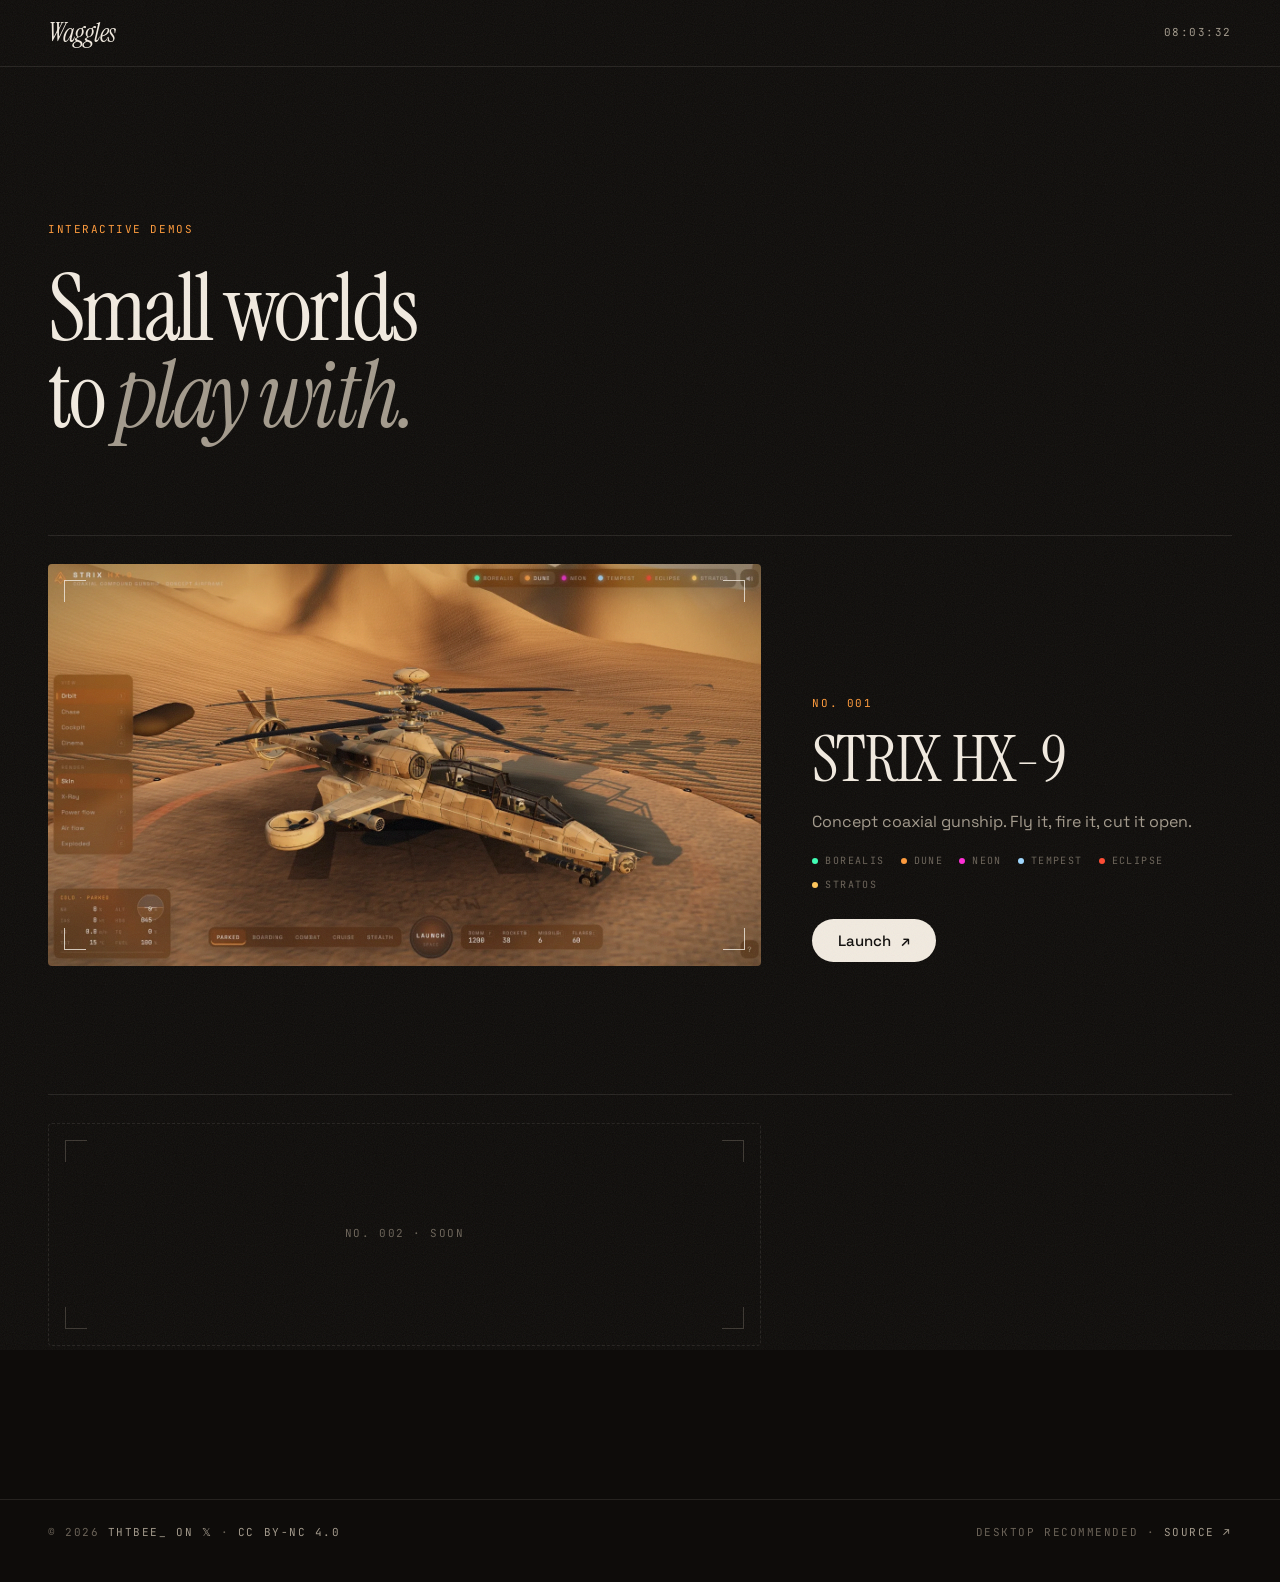
==== index.html @ 42a5eac1 "Add Waggles gallery and STRIX HX-9 demo" ====
<!doctype html>
<html lang="en">
<head>
<meta charset="utf-8">
<meta name="viewport" content="width=device-width,initial-scale=1">
<title>Waggles</title>
<meta name="description" content="Interactive browser demos by thtbee_.">
<meta name="theme-color" content="#0e0c0a">
<meta property="og:title" content="Waggles">
<meta property="og:description" content="Interactive browser demos by thtbee_.">
<meta property="og:type" content="website">
<meta property="og:url" content="https://thtbee.github.io/waggles/">
<meta property="og:image" content="https://thtbee.github.io/waggles/assets/previews/strix-hx9-og.jpg">
<meta name="twitter:card" content="summary_large_image">
<link rel="icon" href="assets/favicon.svg" type="image/svg+xml">
<link rel="preconnect" href="https://fonts.googleapis.com">
<link rel="preconnect" href="https://fonts.gstatic.com" crossorigin>
<link href="https://fonts.googleapis.com/css2?family=Instrument+Serif:ital@0;1&family=JetBrains+Mono:wght@400;500&family=Space+Grotesk:wght@400;500&display=swap" rel="stylesheet">
<link rel="stylesheet" href="assets/site.css">
</head>
<body>
<div class="grain" aria-hidden="true"></div>

<header class="bar">
  <a class="mark" href="./">Waggles</a>
  <span class="mono" id="clock" aria-hidden="true">--:--:--</span>
</header>

<main>
  <section class="hero">
    <p class="eyebrow mono">Interactive demos</p>
    <h1>Small worlds<br>to <em>play with.</em></h1>
  </section>

  <ol class="exhibits">
    <li class="exhibit" style="--accent:#ff9a3a">
      <a class="frame" href="strix-hx9/" aria-label="Launch STRIX HX-9">
        <img src="assets/previews/strix-hx9.webp" width="1600" height="900" alt="The STRIX HX-9 gunship parked on a desert landing pad at golden hour, with the demo's control panels around it.">
        <span class="corner tl"></span><span class="corner tr"></span><span class="corner bl"></span><span class="corner br"></span>
      </a>

      <div class="caption">
        <div class="num mono">No. 001</div>
        <h2>STRIX HX-9</h2>
        <p>Concept coaxial gunship. Fly it, fire it, cut it open.</p>
        <ul class="envs mono" aria-label="Environments">
          <li style="--c:#3dffb5">Borealis</li>
          <li style="--c:#ff9a3a">Dune</li>
          <li style="--c:#ff2bd6">Neon</li>
          <li style="--c:#9fd8ff">Tempest</li>
          <li style="--c:#ff4a32">Eclipse</li>
          <li style="--c:#ffc65a">Stratos</li>
        </ul>
        <a class="launch" href="strix-hx9/">Launch <span aria-hidden="true">↗</span></a>
      </div>
    </li>

    <li class="exhibit pending" aria-label="Next demo, in progress">
      <div class="frame empty">
        <span class="corner tl"></span><span class="corner tr"></span><span class="corner bl"></span><span class="corner br"></span>
        <span class="mono">No. 002 · Soon</span>
      </div>
    </li>
  </ol>
</main>

<footer class="foot mono">
  <span>© 2026 <a href="https://x.com/thtbee_">thtbee_ on 𝕏</a> · <a href="https://github.com/thtbee/waggles/blob/main/LICENSE">CC BY-NC 4.0</a></span>
  <span>Desktop recommended · <a href="https://github.com/thtbee/waggles">Source ↗</a></span>
</footer>

<script>
  const clock = document.getElementById('clock');
  const tick = () => { clock.textContent = new Date().toLocaleTimeString('en-GB', { hour12: false }); };
  tick(); setInterval(tick, 1000);

  if (matchMedia('(hover: hover) and (prefers-reduced-motion: no-preference)').matches) {
    document.querySelectorAll('.frame img').forEach((img) => {
      const frame = img.parentElement;
      frame.addEventListener('pointermove', (e) => {
        const r = frame.getBoundingClientRect();
        const x = (e.clientX - r.left) / r.width - 0.5, y = (e.clientY - r.top) / r.height - 0.5;
        img.style.transform = `scale(1.06) translate(${x * -2}%, ${y * -2}%)`;
      });
      frame.addEventListener('pointerleave', () => { img.style.transform = ''; });
    });
  }
</script>
</body>
</html>
---- assets/site.css ----
:root {
  color-scheme: dark;
  --bg: #0e0c0a;
  --ink: #f2ebe0;
  --dim: #a39a8c;
  --faint: #6b6358;
  --line: rgba(242, 235, 224, .1);
  --accent: #ff9a3a;
  --serif: 'Instrument Serif', Georgia, serif;
  --sans: 'Space Grotesk', system-ui, sans-serif;
  --mono: 'JetBrains Mono', ui-monospace, monospace;
  --gutter: clamp(16px, 4vw, 48px);
}

* { box-sizing: border-box; margin: 0; padding: 0; }

body {
  min-height: 100vh;
  background: var(--bg);
  color: var(--ink);
  font: 400 16px/1.6 var(--sans);
  -webkit-font-smoothing: antialiased;
}

a { color: inherit; text-decoration: none; }
ol, ul { list-style: none; }
.mono { font-family: var(--mono); font-size: 11px; letter-spacing: .14em; text-transform: uppercase; }

/* film grain over everything */
.grain {
  position: fixed; inset: -50%; z-index: 10; pointer-events: none; opacity: .07;
  background-image: url("data:image/svg+xml,%3Csvg xmlns='http://www.w3.org/2000/svg' width='200' height='200'%3E%3Cfilter id='n'%3E%3CfeTurbulence type='fractalNoise' baseFrequency='.9' numOctaves='3' stitchTiles='stitch'/%3E%3C/filter%3E%3Crect width='100%25' height='100%25' filter='url(%23n)'/%3E%3C/svg%3E");
  animation: grain 1s steps(6) infinite;
}
@keyframes grain {
  0% { transform: translate(0, 0); } 20% { transform: translate(-3%, 2%); } 40% { transform: translate(2%, -3%); }
  60% { transform: translate(-2%, -1%); } 80% { transform: translate(3%, 3%); } 100% { transform: translate(0, 0); }
}

/* top bar */
.bar {
  display: flex; align-items: center; justify-content: space-between; gap: 16px;
  padding: 20px var(--gutter); border-bottom: 1px solid var(--line); color: var(--dim);
}
.mark { font: italic 400 26px/1 var(--serif); color: var(--ink); letter-spacing: -.01em; }
#clock { font-variant-numeric: tabular-nums; }

/* hero */
.hero { padding: clamp(64px, 12vw, 160px) var(--gutter) clamp(48px, 8vw, 96px); max-width: 1400px; margin: 0 auto; }
.eyebrow { color: var(--accent); margin-bottom: 28px; }
.hero h1 {
  font: 400 clamp(44px, 7.2vw, 116px)/.94 var(--serif);
  letter-spacing: -.035em;
}
.hero h1 em { color: var(--dim); }

/* exhibits */
.exhibits { max-width: 1400px; margin: 0 auto; padding: 0 var(--gutter); display: grid; gap: clamp(64px, 10vw, 128px); }

.exhibit {
  display: grid; grid-template-columns: minmax(0, 1.7fr) minmax(260px, 1fr); gap: clamp(24px, 4vw, 56px);
  align-items: end; padding-top: 28px; border-top: 1px solid var(--line);
}

.frame {
  position: relative; display: block; aspect-ratio: 16 / 9; overflow: hidden;
  background: #17130f; border-radius: 4px;
}
.frame img {
  width: 100%; height: 100%; object-fit: cover; display: block;
  transform: scale(1.02); transition: transform .9s cubic-bezier(.2, .7, .2, 1), filter .6s;
  filter: saturate(.92) brightness(.92);
}
.frame:hover img, .frame:focus-visible img { filter: saturate(1.05) brightness(1); }
.frame:focus-visible { outline: 2px solid var(--accent); outline-offset: 4px; }

/* viewfinder corners */
.corner { position: absolute; width: 22px; height: 22px; border: 0 solid var(--ink); opacity: .8; transition: inset .5s cubic-bezier(.2, .7, .2, 1), border-color .4s; z-index: 1; }
.tl { top: 16px; left: 16px; border-top-width: 1.5px; border-left-width: 1.5px; }
.tr { top: 16px; right: 16px; border-top-width: 1.5px; border-right-width: 1.5px; }
.bl { bottom: 16px; left: 16px; border-bottom-width: 1.5px; border-left-width: 1.5px; }
.br { bottom: 16px; right: 16px; border-bottom-width: 1.5px; border-right-width: 1.5px; }
a.frame:hover .corner { border-color: var(--accent); }
a.frame:hover .tl { top: 28px; left: 28px; } a.frame:hover .tr { top: 28px; right: 28px; }
a.frame:hover .bl { bottom: 28px; left: 28px; } a.frame:hover .br { bottom: 28px; right: 28px; }


/* caption */
.caption { display: flex; flex-direction: column; gap: 18px; padding-bottom: 4px; }
.num { color: var(--accent); }
.caption h2 { font: 400 clamp(44px, 5vw, 72px)/.95 var(--serif); letter-spacing: -.02em; }
.caption p { color: var(--dim); }
.envs { display: flex; flex-wrap: wrap; gap: 8px 16px; color: var(--faint); font-size: 10px; }
.envs li { display: flex; align-items: center; gap: 7px; }
.envs li::before { content: ''; width: 6px; height: 6px; border-radius: 50%; background: var(--c); }

.launch {
  align-self: flex-start; margin-top: 8px;
  display: inline-flex; align-items: center; gap: 10px;
  padding: 14px 26px; border-radius: 999px;
  background: var(--ink); color: var(--bg);
  font: 500 15px/1 var(--sans);
  transition: background .25s, transform .25s;
}
.launch:hover { background: var(--accent); transform: translateY(-1px); }
.launch:focus-visible { outline: 2px solid var(--accent); outline-offset: 3px; }
.launch span { transition: transform .25s; }
.launch:hover span { transform: translate(2px, -2px); }

/* placeholder for the next demo */
.pending { grid-template-columns: minmax(0, 1.7fr) minmax(260px, 1fr); }
.frame.empty {
  display: grid; place-items: center; color: var(--faint); background: transparent;
  border: 1px dashed var(--line); aspect-ratio: 16 / 5;
}
.frame.empty .corner { border-color: var(--faint); opacity: .5; }

/* footer */
.foot {
  max-width: 1400px; margin: clamp(80px, 12vw, 160px) auto 0; padding: 24px var(--gutter) 40px;
  display: flex; flex-wrap: wrap; justify-content: space-between; gap: 12px;
  color: var(--faint); border-top: 1px solid var(--line);
}
.foot a { color: var(--dim); }
.foot a:hover { color: var(--accent); }

@media (max-width: 860px) {
  .exhibit, .pending { grid-template-columns: 1fr; }
  .corner { width: 16px; height: 16px; }
  .tl, .tr { top: 10px; } .bl, .br { bottom: 10px; }
  .tl, .bl { left: 10px; } .tr, .br { right: 10px; }
}

@media (prefers-reduced-motion: reduce) {
  .grain { animation: none; }
  * { transition: none !important; }
}
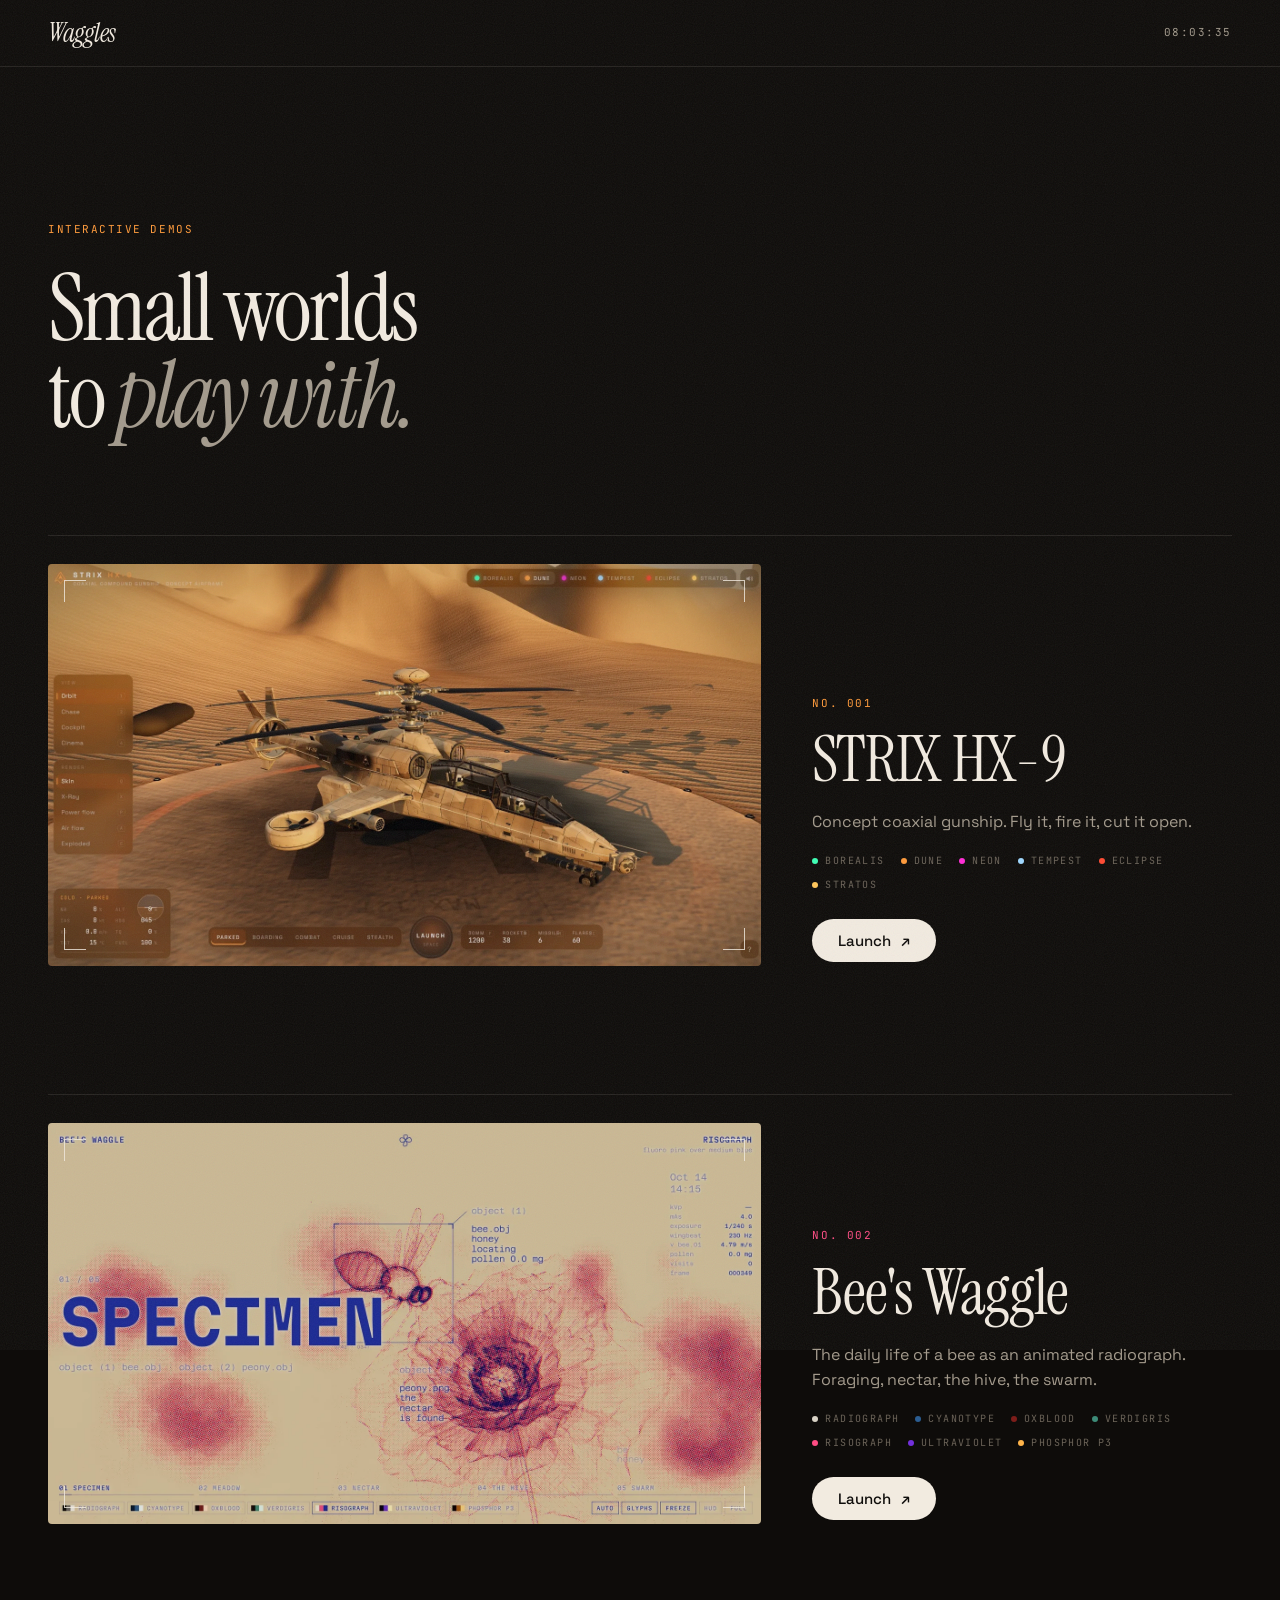
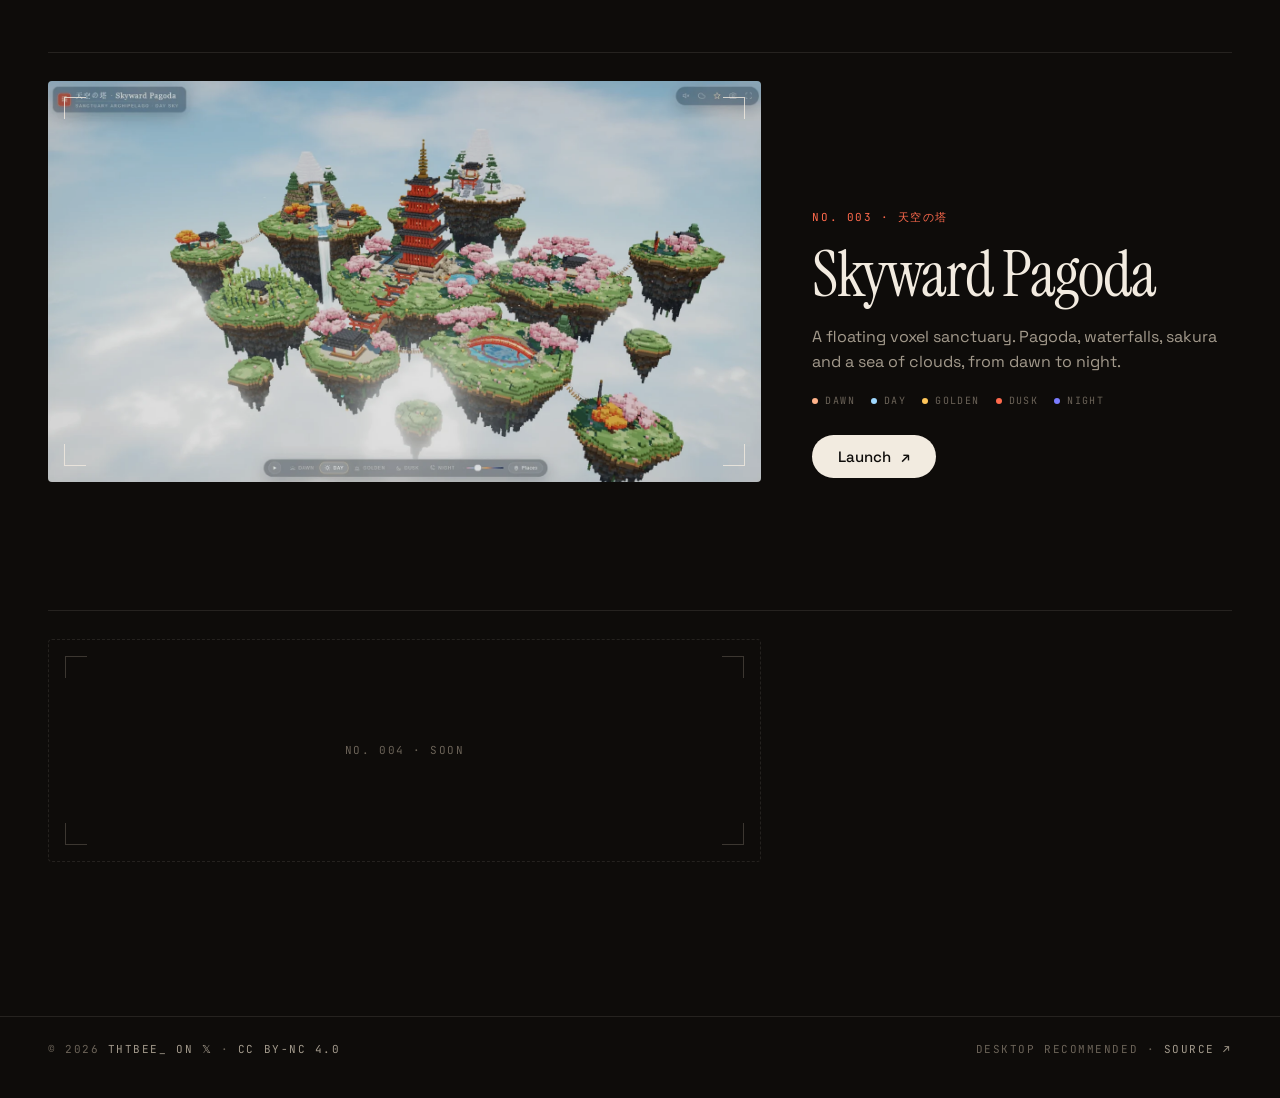
==== commit 7ad9ed98: "Add Bee's Waggle and Skyward Pagoda" ====
--- a/index.html
+++ b/index.html
@@ -55,10 +55,54 @@
       </div>
     </li>
 
+    <li class="exhibit" style="--accent:#ff4d84">
+      <a class="frame" href="bees-waggle/" aria-label="Launch Bee's Waggle">
+        <img src="assets/previews/bees-waggle.webp" width="1600" height="900" alt="A bee on a peony rendered as a pink and blue risograph print, under the title SPECIMEN.">
+        <span class="corner tl"></span><span class="corner tr"></span><span class="corner bl"></span><span class="corner br"></span>
+      </a>
+
+      <div class="caption">
+        <div class="num mono">No. 002</div>
+        <h2>Bee's Waggle</h2>
+        <p>The daily life of a bee as an animated radiograph. Foraging, nectar, the hive, the swarm.</p>
+        <ul class="envs mono" aria-label="Film stocks">
+          <li style="--c:#d8d2c6">Radiograph</li>
+          <li style="--c:#2b5d92">Cyanotype</li>
+          <li style="--c:#7d1d1a">Oxblood</li>
+          <li style="--c:#3d8b78">Verdigris</li>
+          <li style="--c:#ff4d84">Risograph</li>
+          <li style="--c:#7330dc">Ultraviolet</li>
+          <li style="--c:#ffb44a">Phosphor P3</li>
+        </ul>
+        <a class="launch" href="bees-waggle/">Launch <span aria-hidden="true">↗</span></a>
+      </div>
+    </li>
+
+    <li class="exhibit" style="--accent:#ff6a4d">
+      <a class="frame" href="skyward-pagoda/" aria-label="Launch Skyward Pagoda">
+        <img src="assets/previews/skyward-pagoda.webp" width="1600" height="900" alt="A voxel pagoda on a floating island above a sea of clouds.">
+        <span class="corner tl"></span><span class="corner tr"></span><span class="corner bl"></span><span class="corner br"></span>
+      </a>
+
+      <div class="caption">
+        <div class="num mono">No. 003 · 天空の塔</div>
+        <h2>Skyward Pagoda</h2>
+        <p>A floating voxel sanctuary. Pagoda, waterfalls, sakura and a sea of clouds, from dawn to night.</p>
+        <ul class="envs mono" aria-label="Times of day">
+          <li style="--c:#ffb38a">Dawn</li>
+          <li style="--c:#9fd8ff">Day</li>
+          <li style="--c:#ffc65a">Golden</li>
+          <li style="--c:#ff6a4d">Dusk</li>
+          <li style="--c:#7a7cff">Night</li>
+        </ul>
+        <a class="launch" href="skyward-pagoda/">Launch <span aria-hidden="true">↗</span></a>
+      </div>
+    </li>
+
     <li class="exhibit pending" aria-label="Next demo, in progress">
       <div class="frame empty">
         <span class="corner tl"></span><span class="corner tr"></span><span class="corner bl"></span><span class="corner br"></span>
-        <span class="mono">No. 002 · Soon</span>
+        <span class="mono">No. 004 · Soon</span>
       </div>
     </li>
   </ol>
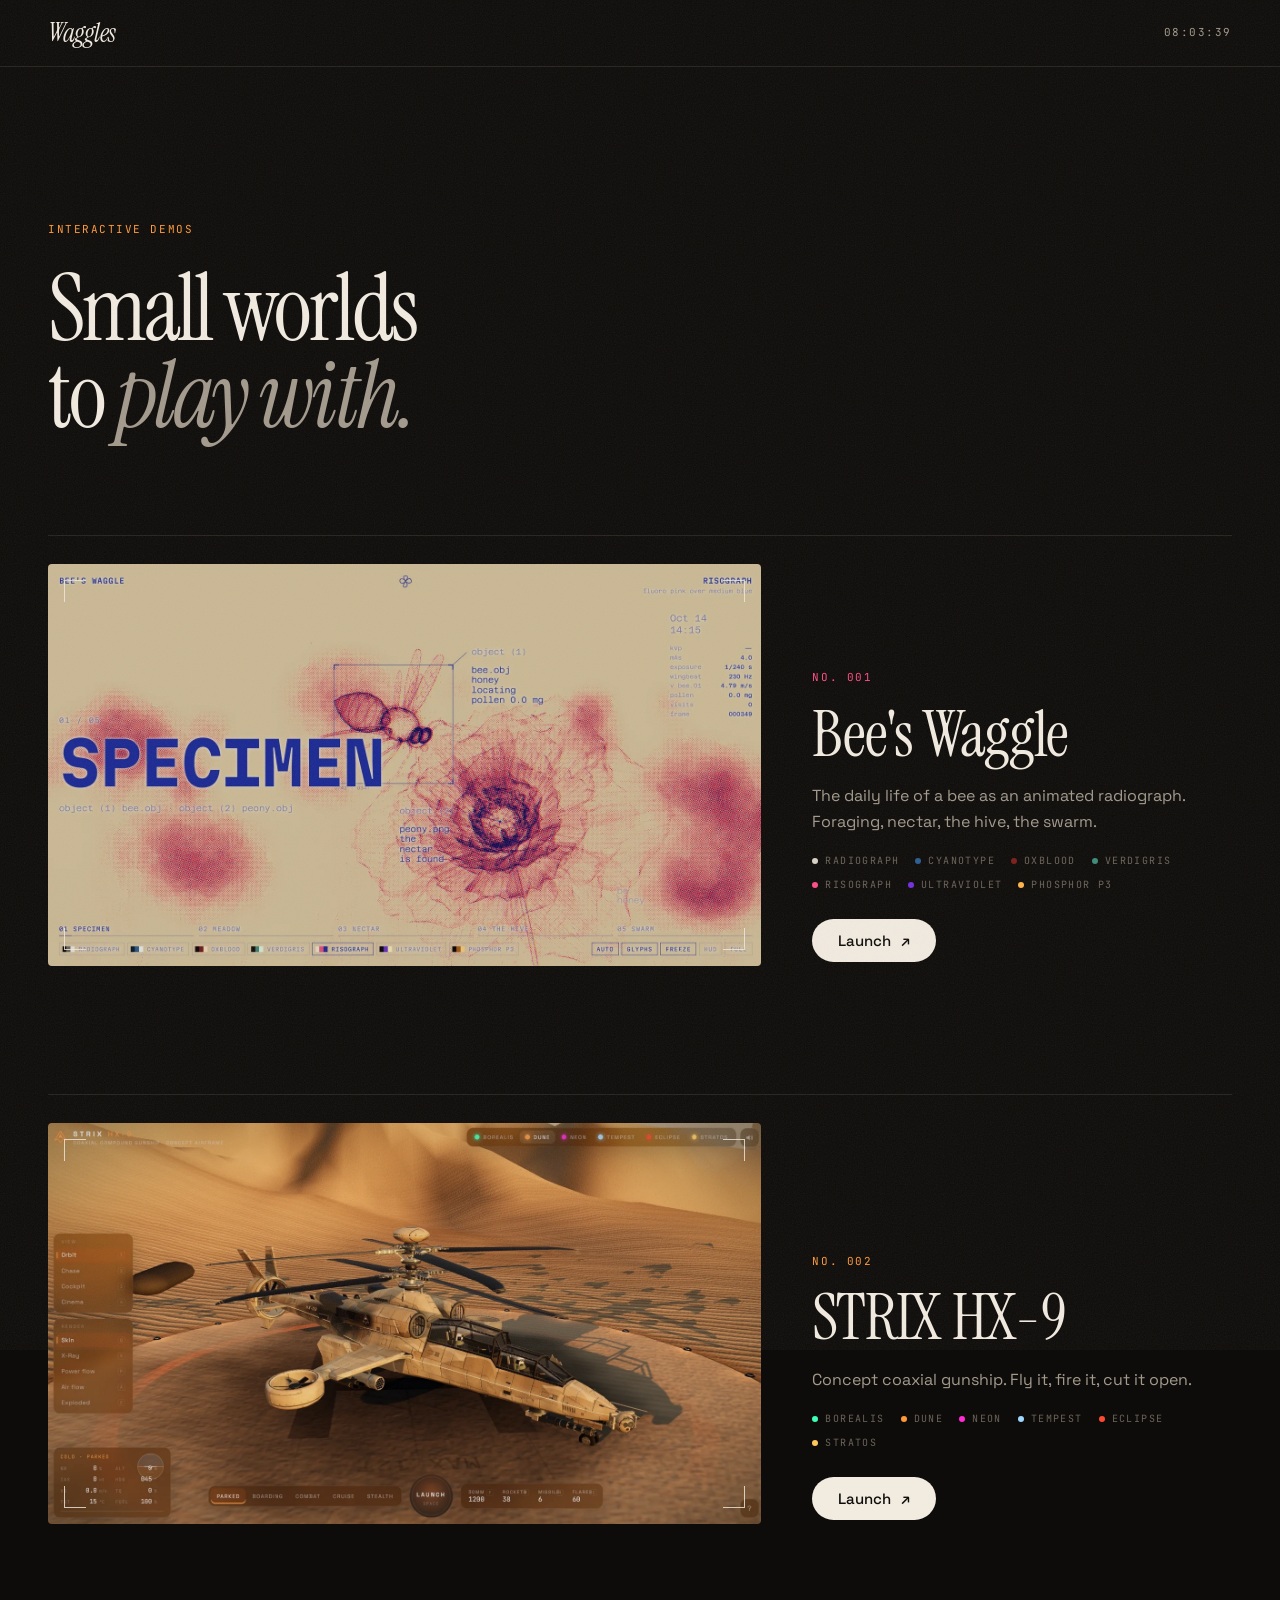
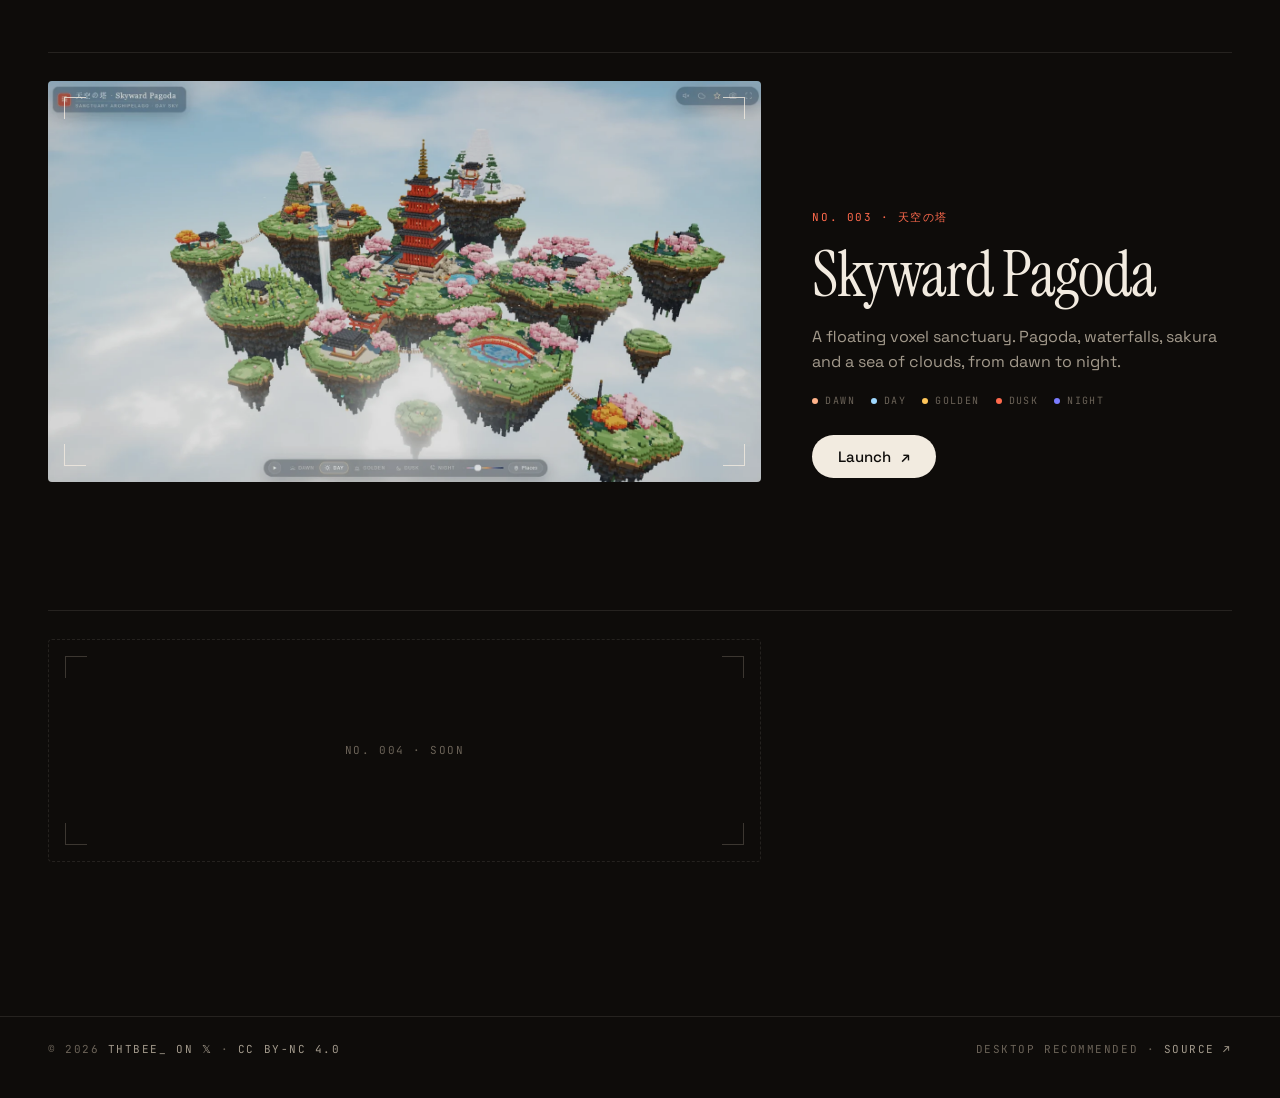
==== commit f45b9503: "Put Bee's Waggle first" ====
--- a/index.html
+++ b/index.html
@@ -33,28 +33,6 @@
   </section>
 
   <ol class="exhibits">
-    <li class="exhibit" style="--accent:#ff9a3a">
-      <a class="frame" href="strix-hx9/" aria-label="Launch STRIX HX-9">
-        <img src="assets/previews/strix-hx9.webp" width="1600" height="900" alt="The STRIX HX-9 gunship parked on a desert landing pad at golden hour, with the demo's control panels around it.">
-        <span class="corner tl"></span><span class="corner tr"></span><span class="corner bl"></span><span class="corner br"></span>
-      </a>
-
-      <div class="caption">
-        <div class="num mono">No. 001</div>
-        <h2>STRIX HX-9</h2>
-        <p>Concept coaxial gunship. Fly it, fire it, cut it open.</p>
-        <ul class="envs mono" aria-label="Environments">
-          <li style="--c:#3dffb5">Borealis</li>
-          <li style="--c:#ff9a3a">Dune</li>
-          <li style="--c:#ff2bd6">Neon</li>
-          <li style="--c:#9fd8ff">Tempest</li>
-          <li style="--c:#ff4a32">Eclipse</li>
-          <li style="--c:#ffc65a">Stratos</li>
-        </ul>
-        <a class="launch" href="strix-hx9/">Launch <span aria-hidden="true">↗</span></a>
-      </div>
-    </li>
-
     <li class="exhibit" style="--accent:#ff4d84">
       <a class="frame" href="bees-waggle/" aria-label="Launch Bee's Waggle">
         <img src="assets/previews/bees-waggle.webp" width="1600" height="900" alt="A bee on a peony rendered as a pink and blue risograph print, under the title SPECIMEN.">
@@ -62,7 +40,7 @@
       </a>
 
       <div class="caption">
-        <div class="num mono">No. 002</div>
+        <div class="num mono">No. 001</div>
         <h2>Bee's Waggle</h2>
         <p>The daily life of a bee as an animated radiograph. Foraging, nectar, the hive, the swarm.</p>
         <ul class="envs mono" aria-label="Film stocks">
@@ -75,6 +53,28 @@
           <li style="--c:#ffb44a">Phosphor P3</li>
         </ul>
         <a class="launch" href="bees-waggle/">Launch <span aria-hidden="true">↗</span></a>
+      </div>
+    </li>
+
+    <li class="exhibit" style="--accent:#ff9a3a">
+      <a class="frame" href="strix-hx9/" aria-label="Launch STRIX HX-9">
+        <img src="assets/previews/strix-hx9.webp" width="1600" height="900" alt="The STRIX HX-9 gunship parked on a desert landing pad at golden hour, with the demo's control panels around it.">
+        <span class="corner tl"></span><span class="corner tr"></span><span class="corner bl"></span><span class="corner br"></span>
+      </a>
+
+      <div class="caption">
+        <div class="num mono">No. 002</div>
+        <h2>STRIX HX-9</h2>
+        <p>Concept coaxial gunship. Fly it, fire it, cut it open.</p>
+        <ul class="envs mono" aria-label="Environments">
+          <li style="--c:#3dffb5">Borealis</li>
+          <li style="--c:#ff9a3a">Dune</li>
+          <li style="--c:#ff2bd6">Neon</li>
+          <li style="--c:#9fd8ff">Tempest</li>
+          <li style="--c:#ff4a32">Eclipse</li>
+          <li style="--c:#ffc65a">Stratos</li>
+        </ul>
+        <a class="launch" href="strix-hx9/">Launch <span aria-hidden="true">↗</span></a>
       </div>
     </li>
 
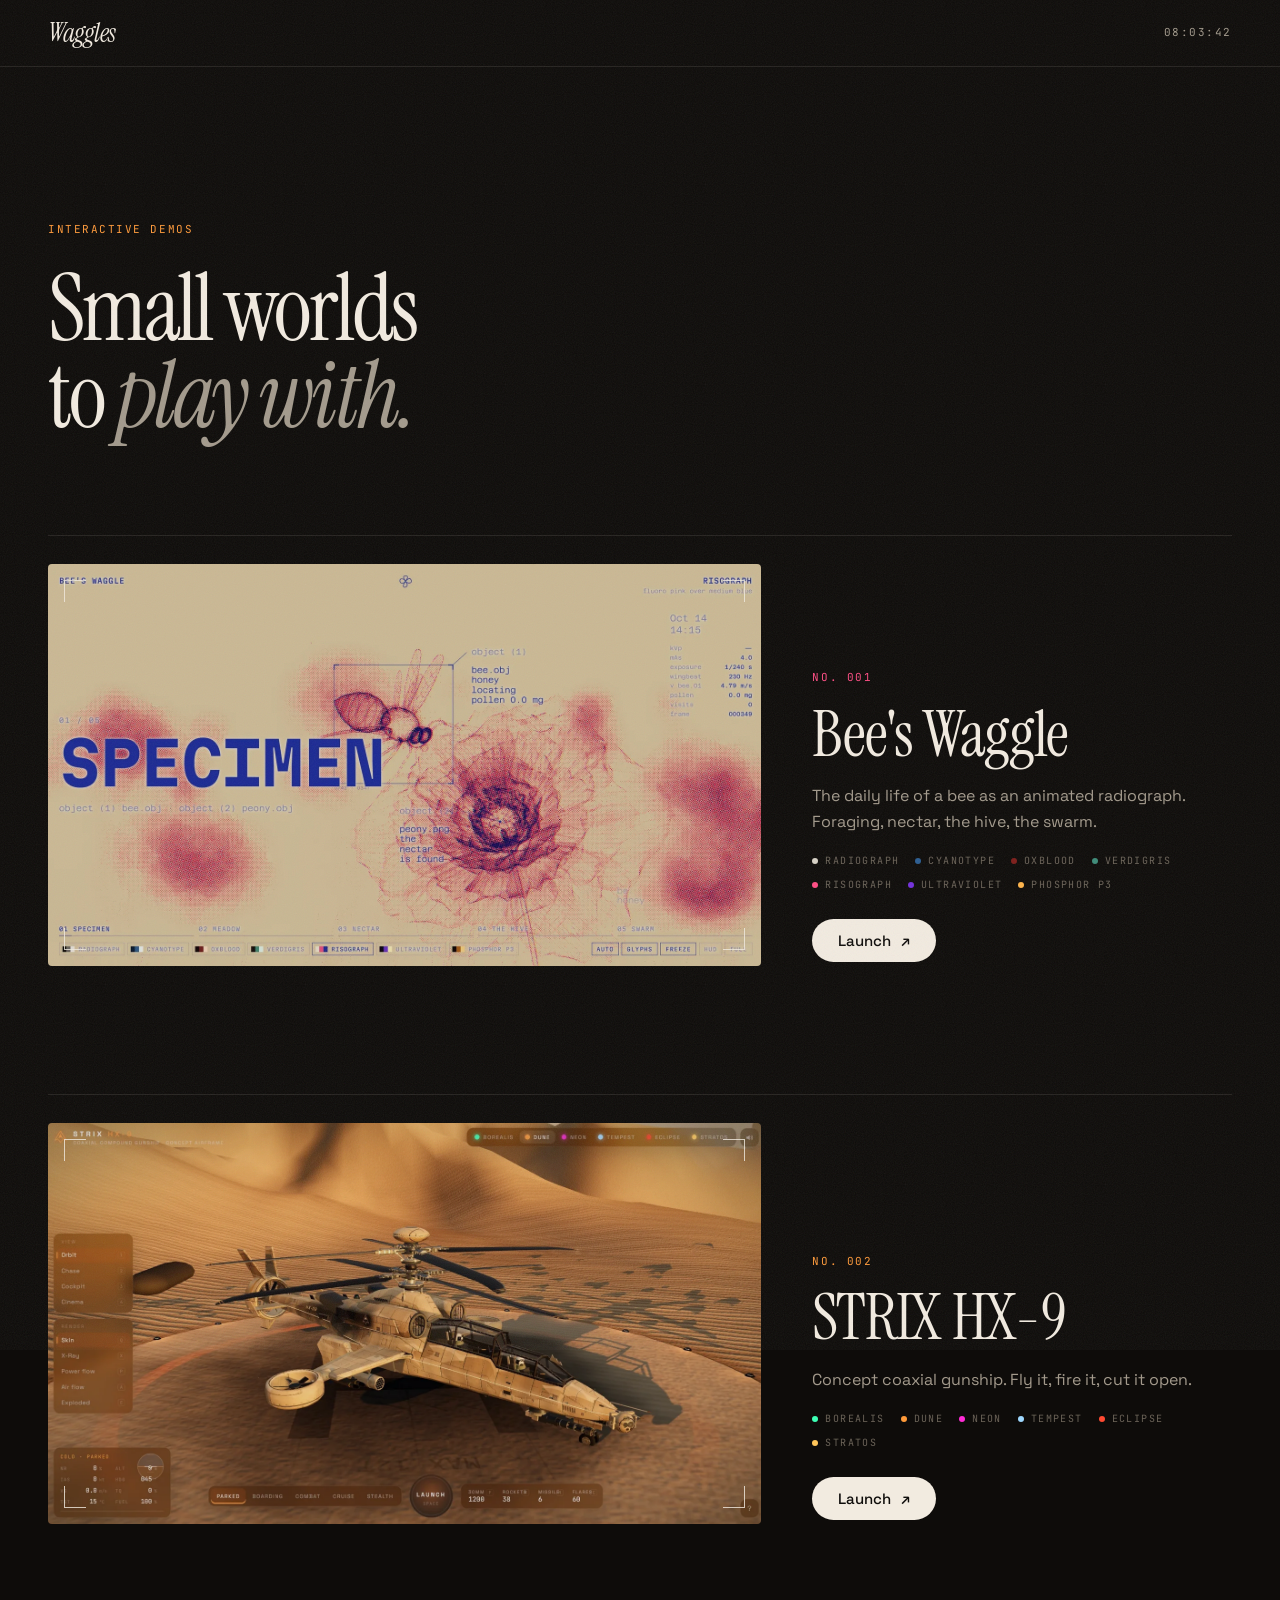
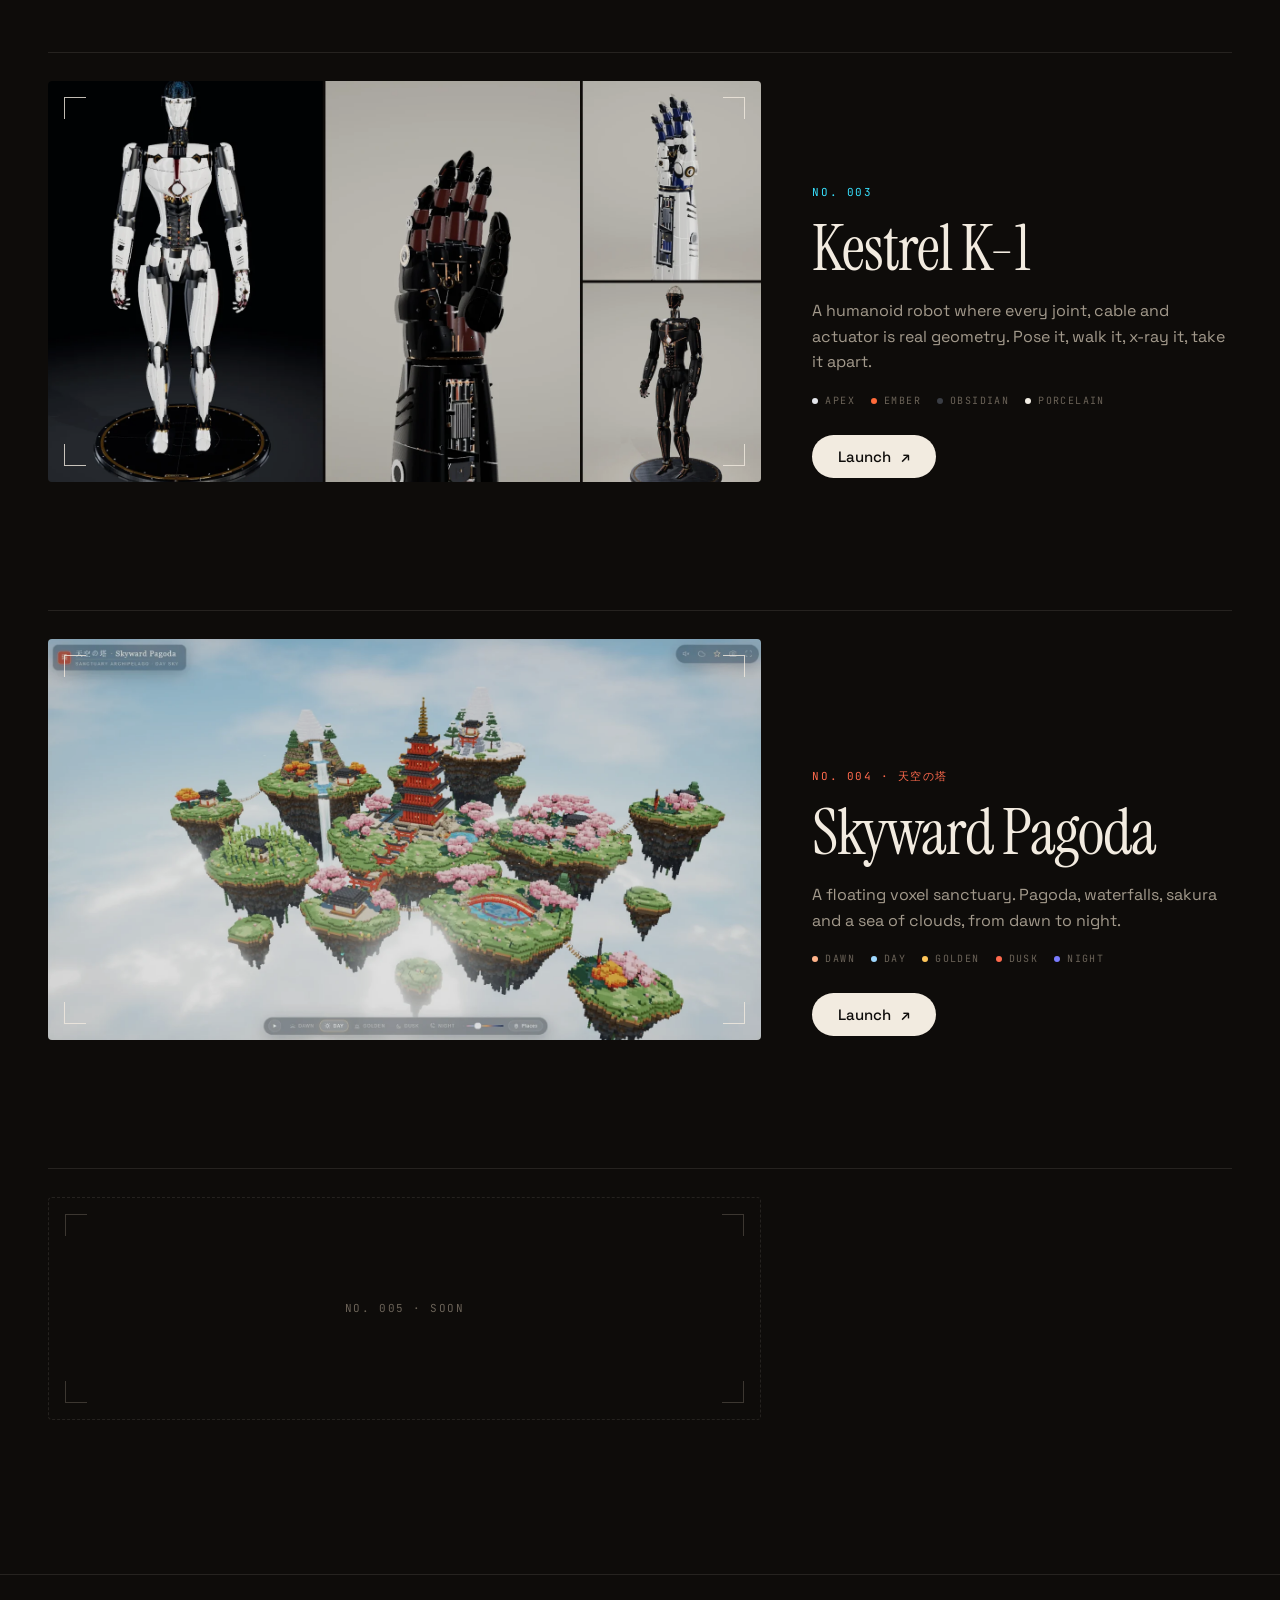
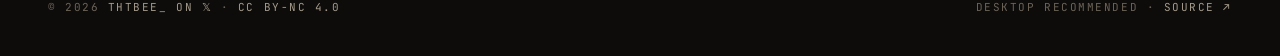
==== commit 1ef0d517: "Add Kestrel K-1" ====
--- a/index.html
+++ b/index.html
@@ -78,6 +78,26 @@
       </div>
     </li>
 
+    <li class="exhibit" style="--accent:#38e2ff">
+      <a class="frame" href="kestrel-k1/" aria-label="Launch Kestrel K-1">
+        <img src="assets/previews/kestrel-k1.webp" width="1600" height="900" alt="The Kestrel K-1 humanoid robot and its hand in white and black liveries.">
+        <span class="corner tl"></span><span class="corner tr"></span><span class="corner bl"></span><span class="corner br"></span>
+      </a>
+
+      <div class="caption">
+        <div class="num mono">No. 003</div>
+        <h2>Kestrel K-1</h2>
+        <p>A humanoid robot where every joint, cable and actuator is real geometry. Pose it, walk it, x-ray it, take it apart.</p>
+        <ul class="envs mono" aria-label="Liveries">
+          <li style="--c:#e4e6eb">Apex</li>
+          <li style="--c:#ff6a3a">Ember</li>
+          <li style="--c:#3a3d44">Obsidian</li>
+          <li style="--c:#f3efe6">Porcelain</li>
+        </ul>
+        <a class="launch" href="kestrel-k1/">Launch <span aria-hidden="true">↗</span></a>
+      </div>
+    </li>
+
     <li class="exhibit" style="--accent:#ff6a4d">
       <a class="frame" href="skyward-pagoda/" aria-label="Launch Skyward Pagoda">
         <img src="assets/previews/skyward-pagoda.webp" width="1600" height="900" alt="A voxel pagoda on a floating island above a sea of clouds.">
@@ -85,7 +105,7 @@
       </a>
 
       <div class="caption">
-        <div class="num mono">No. 003 · 天空の塔</div>
+        <div class="num mono">No. 004 · 天空の塔</div>
         <h2>Skyward Pagoda</h2>
         <p>A floating voxel sanctuary. Pagoda, waterfalls, sakura and a sea of clouds, from dawn to night.</p>
         <ul class="envs mono" aria-label="Times of day">
@@ -102,7 +122,7 @@
     <li class="exhibit pending" aria-label="Next demo, in progress">
       <div class="frame empty">
         <span class="corner tl"></span><span class="corner tr"></span><span class="corner bl"></span><span class="corner br"></span>
-        <span class="mono">No. 004 · Soon</span>
+        <span class="mono">No. 005 · Soon</span>
       </div>
     </li>
   </ol>
